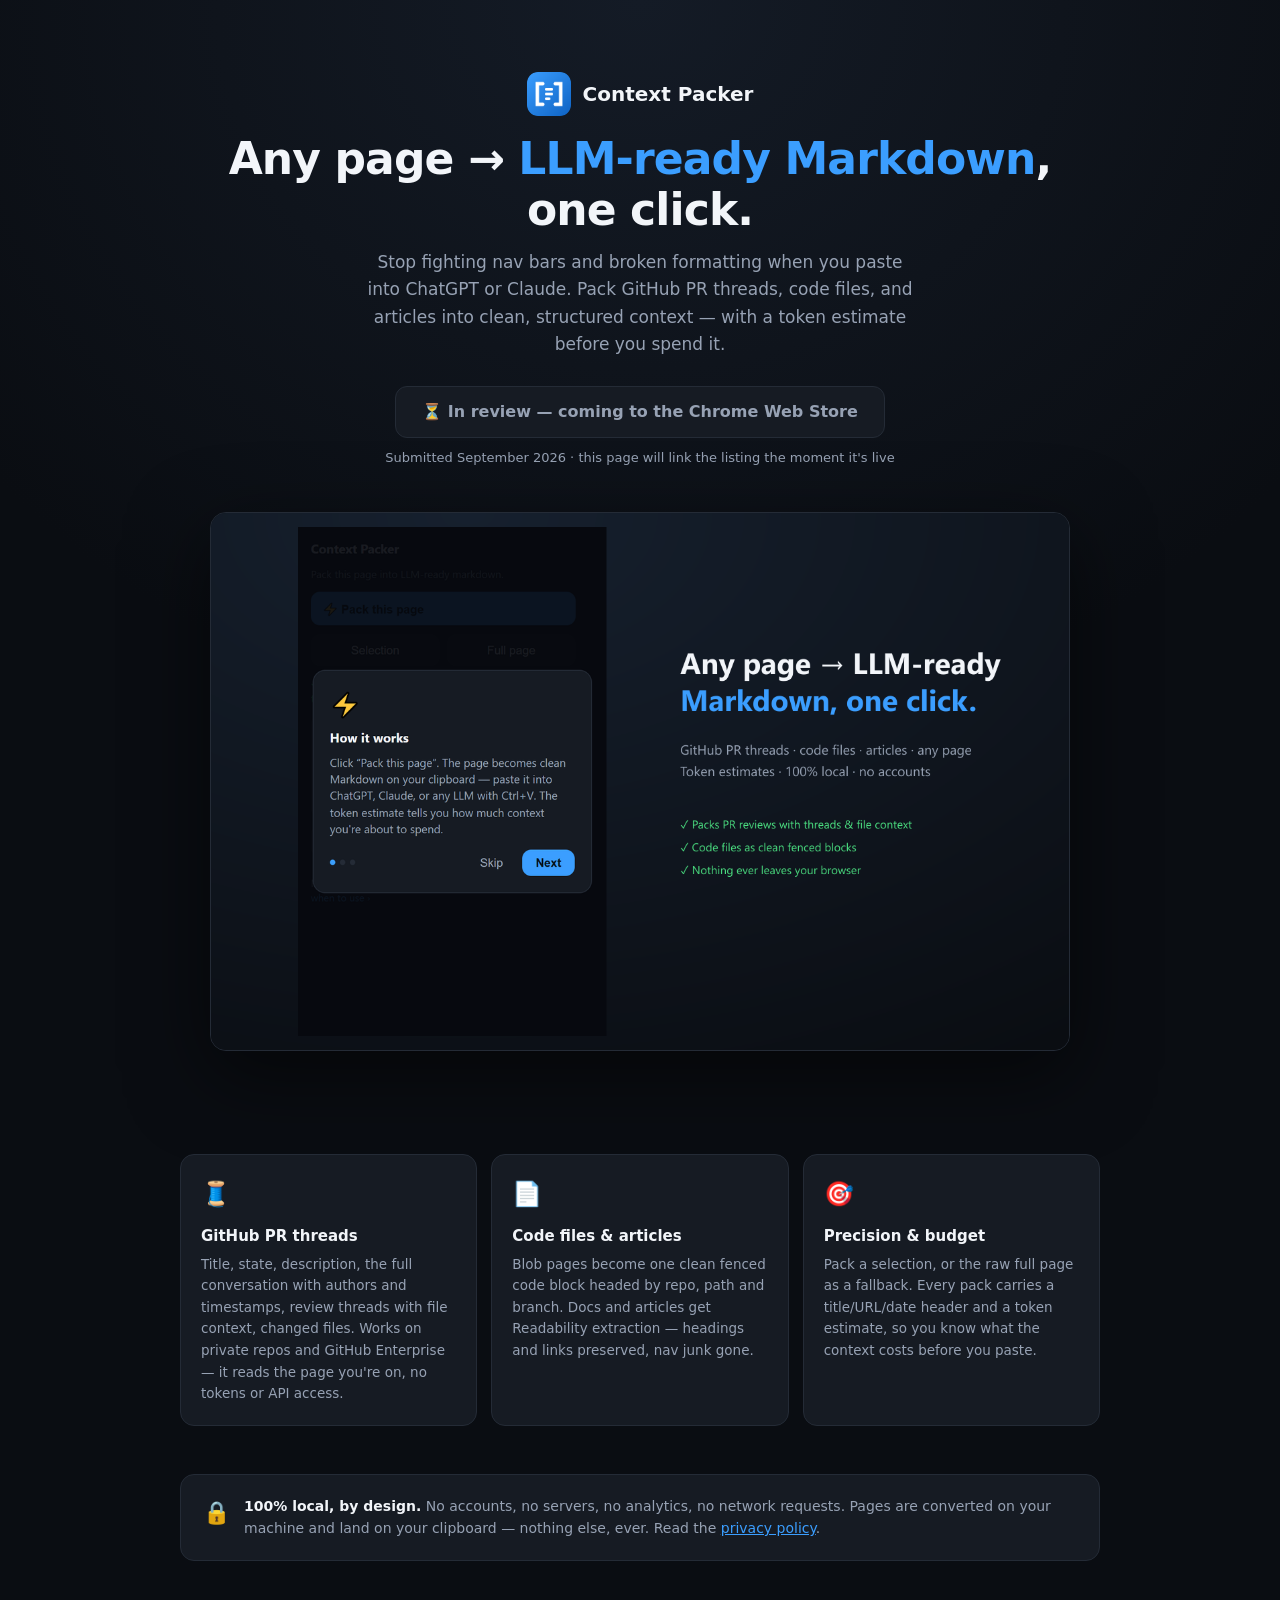
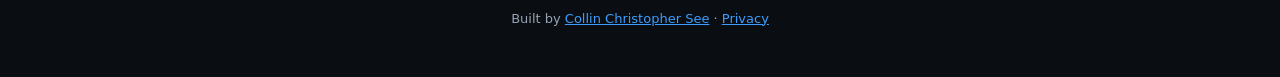
==== context-packer/index.html @ 565285c5 "Add Context Packer landing page Hero + screenshot, feature cards, privacy box; install CTA is an 'in" ====
<!doctype html>
<html lang="en">
<head>
  <meta charset="utf-8">
  <meta name="viewport" content="width=device-width, initial-scale=1">
  <title>Context Packer — any page to LLM-ready Markdown</title>
  <meta name="description" content="Chrome extension: turn any page, GitHub PR thread, or code file into clean LLM-ready Markdown with token estimates — copied in one click. 100% local.">
  <style>
    :root {
      --bg: #0a0d12; --card: #161b23; --border: #242b36;
      --fg: #f2f5f9; --muted: #97a2b4; --primary: #3b9eff;
    }
    * { box-sizing: border-box; }
    body {
      margin: 0; color: var(--fg);
      background: radial-gradient(120% 80% at 50% 0%, #141b26 0%, var(--bg) 55%);
      font: 16px/1.6 system-ui, sans-serif;
    }
    .wrap { max-width: 960px; margin: 0 auto; padding: 0 20px; }
    header.hero { text-align: center; padding: 72px 0 40px; }
    .logo { display: inline-flex; align-items: center; gap: 12px; margin-bottom: 18px; }
    .logo img { width: 44px; height: 44px; border-radius: 11px; }
    .logo span { font-size: 20px; font-weight: 700; }
    h1 { font-size: clamp(30px, 5vw, 44px); margin: 0 0 14px; letter-spacing: -0.02em; line-height: 1.15; }
    h1 b { color: var(--primary); font-weight: 700; }
    .sub { color: var(--muted); max-width: 560px; margin: 0 auto 28px; font-size: 17px; }
    .cta {
      display: inline-block; background: var(--primary); color: #06131f;
      font-weight: 600; padding: 12px 26px; border-radius: 12px; text-decoration: none;
      border: 1px solid var(--primary);
    }
    .cta.soon { background: var(--card); color: var(--muted); border-color: var(--border); cursor: default; }
    .cta-note { display: block; margin-top: 10px; color: var(--muted); font-size: 13px; }
    .shot { margin: 44px auto 0; max-width: 860px; }
    .shot img {
      width: 100%; border-radius: 16px; border: 1px solid var(--border);
      box-shadow: 0 24px 80px rgba(0,0,0,0.55);
    }
    section.features { padding: 56px 0 8px; }
    .cards { display: grid; grid-template-columns: repeat(auto-fit, minmax(250px, 1fr)); gap: 14px; }
    .card { background: var(--card); border: 1px solid var(--border); border-radius: 14px; padding: 20px; }
    .card .emoji { font-size: 24px; }
    .card h2 { font-size: 15px; margin: 10px 0 6px; }
    .card p { font-size: 13.5px; color: var(--muted); margin: 0; }
    section.privacy { padding: 40px 0 8px; }
    .privacy-box {
      background: var(--card); border: 1px solid var(--border); border-radius: 14px;
      padding: 20px 22px; display: flex; gap: 14px; align-items: flex-start;
    }
    .privacy-box .emoji { font-size: 22px; }
    .privacy-box p { margin: 0; font-size: 14px; color: var(--muted); }
    .privacy-box b { color: var(--fg); }
    a { color: var(--primary); }
    footer { padding: 40px 0 48px; text-align: center; color: var(--muted); font-size: 13px; }
  </style>
</head>
<body>
  <div class="wrap">
    <header class="hero">
      <div class="logo"><img src="icon128.png" alt=""><span>Context Packer</span></div>
      <h1>Any page → <b>LLM-ready Markdown</b>,<br>one click.</h1>
      <p class="sub">Stop fighting nav bars and broken formatting when you paste into ChatGPT or Claude. Pack GitHub PR threads, code files, and articles into clean, structured context — with a token estimate before you spend it.</p>
      <span class="cta soon" id="install-cta">⏳ In review — coming to the Chrome Web Store</span>
      <span class="cta-note">Submitted September 2026 · this page will link the listing the moment it's live</span>
      <div class="shot"><img src="screenshot-1.png" alt="Context Packer popup showing the onboarding guide next to the tagline: any page to LLM-ready Markdown in one click"></div>
    </header>

    <section class="features">
      <div class="cards">
        <div class="card">
          <div class="emoji">🧵</div>
          <h2>GitHub PR threads</h2>
          <p>Title, state, description, the full conversation with authors and timestamps, review threads with file context, changed files. Works on private repos and GitHub Enterprise — it reads the page you're on, no tokens or API access.</p>
        </div>
        <div class="card">
          <div class="emoji">📄</div>
          <h2>Code files &amp; articles</h2>
          <p>Blob pages become one clean fenced code block headed by repo, path and branch. Docs and articles get Readability extraction — headings and links preserved, nav junk gone.</p>
        </div>
        <div class="card">
          <div class="emoji">🎯</div>
          <h2>Precision &amp; budget</h2>
          <p>Pack a selection, or the raw full page as a fallback. Every pack carries a title/URL/date header and a token estimate, so you know what the context costs before you paste.</p>
        </div>
      </div>
    </section>

    <section class="privacy">
      <div class="privacy-box">
        <div class="emoji">🔒</div>
        <p><b>100% local, by design.</b> No accounts, no servers, no analytics, no network requests. Pages are converted on your machine and land on your clipboard — nothing else, ever. Read the <a href="privacy.html">privacy policy</a>.</p>
      </div>
    </section>

    <footer>
      Built by <a href="https://collinchris.github.io/">Collin Christopher See</a> · <a href="privacy.html">Privacy</a>
    </footer>
  </div>
</body>
</html>
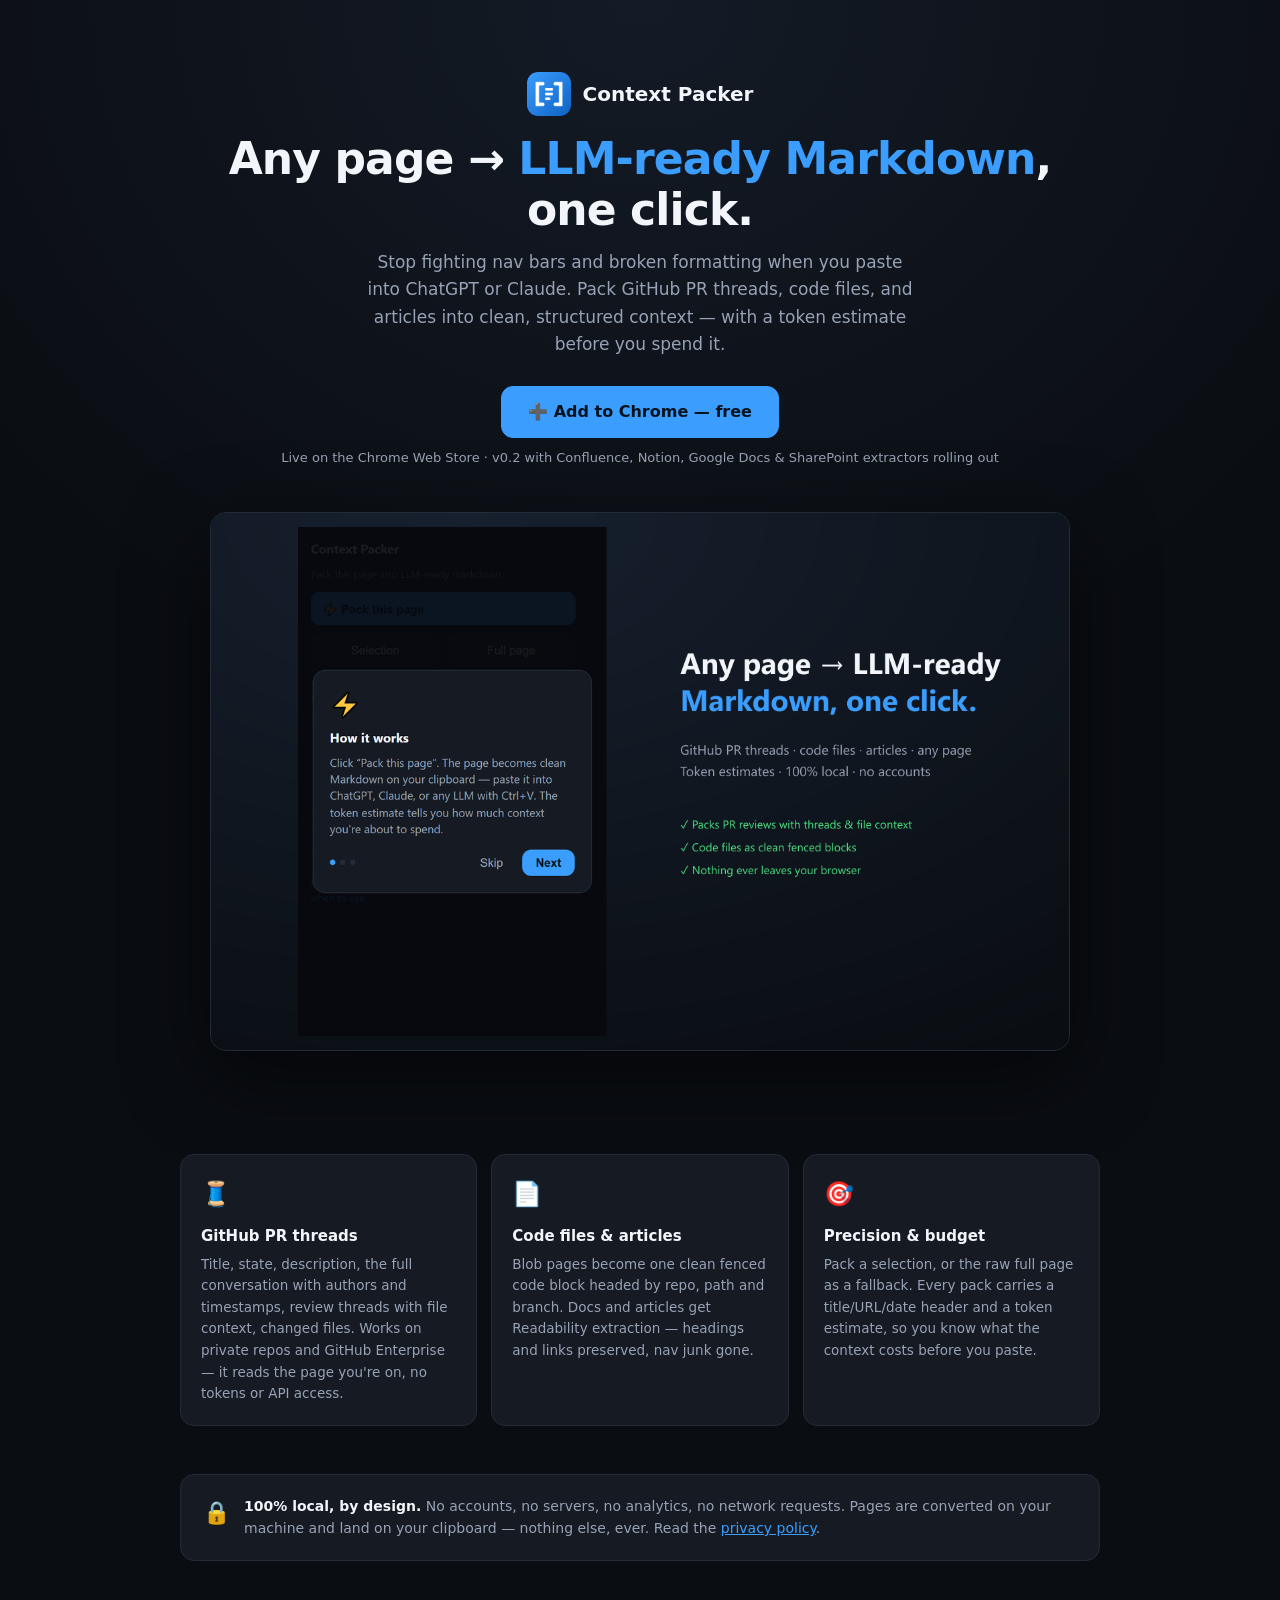
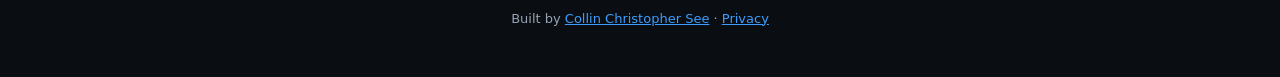
==== commit 8870195d: "Context Packer is live: Add-to-Chrome CTA + store-linked portfolio badge Co-Authored-By: Claude Fabl" ====
--- a/context-packer/index.html
+++ b/context-packer/index.html
@@ -60,8 +60,8 @@
       <div class="logo"><img src="icon128.png" alt=""><span>Context Packer</span></div>
       <h1>Any page → <b>LLM-ready Markdown</b>,<br>one click.</h1>
       <p class="sub">Stop fighting nav bars and broken formatting when you paste into ChatGPT or Claude. Pack GitHub PR threads, code files, and articles into clean, structured context — with a token estimate before you spend it.</p>
-      <span class="cta soon" id="install-cta">⏳ In review — coming to the Chrome Web Store</span>
-      <span class="cta-note">Submitted September 2026 · this page will link the listing the moment it's live</span>
+      <a class="cta" id="install-cta" href="https://chromewebstore.google.com/detail/context-packer-%E2%80%94-pages-pr/kkhafomagjdpdmlpngbjgjemefbimelj" target="_blank" rel="noopener">➕ Add to Chrome — free</a>
+      <span class="cta-note">Live on the Chrome Web Store · v0.2 with Confluence, Notion, Google Docs &amp; SharePoint extractors rolling out</span>
       <div class="shot"><img src="screenshot-1.png" alt="Context Packer popup showing the onboarding guide next to the tagline: any page to LLM-ready Markdown in one click"></div>
     </header>
 
